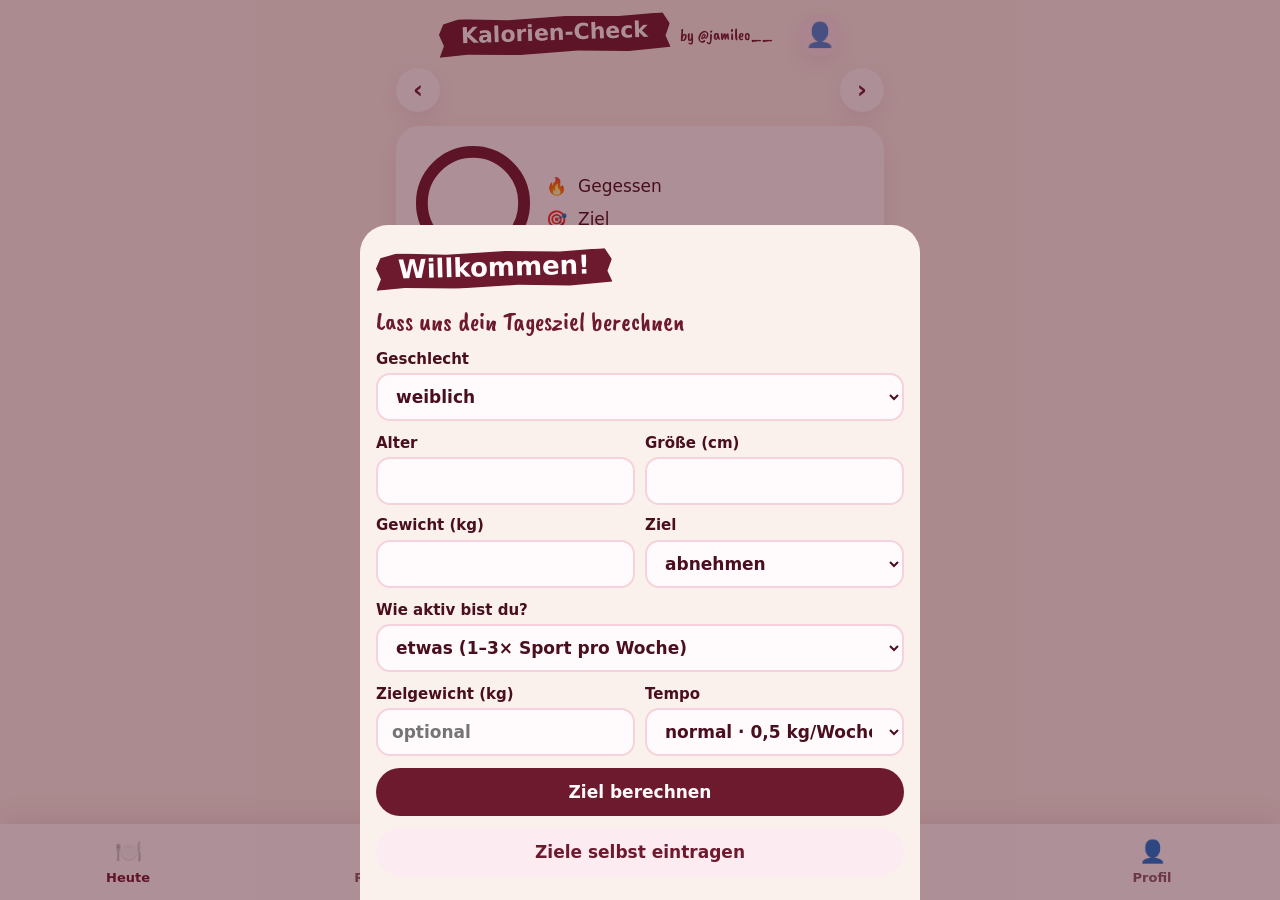
==== index.html @ 0ea49cd8 "Swap post links of Proteinbrot and Asia-Garnelen-Pfanne Co-Authored-By: Claude Opus 5.5 <noreply@ant" ====
<!doctype html>
<html lang="de">
<head>
<meta charset="utf-8">
<meta name="viewport" content="width=device-width, initial-scale=1, viewport-fit=cover">
<title>jamileo Kalorien-Check</title>
<meta name="description" content="Kalorien, Protein und Makros einfach tracken. Mit den Lebensmitteln aus den @jamileo__ Kalorien-Checks.">
<meta name="theme-color" content="#6E1A2E">
<meta name="apple-mobile-web-app-capable" content="yes">
<meta name="apple-mobile-web-app-status-bar-style" content="default">
<meta name="apple-mobile-web-app-title" content="Kalorien-Check">
<link rel="manifest" href="manifest.webmanifest">
<link rel="icon" href="icons/icon-192.png">
<link rel="apple-touch-icon" href="icons/apple-touch-icon.png">
<link rel="stylesheet" href="app.css?v=22">
</head>
<body>

<header class="top">
  <div class="brand">
    <span class="brush dark">Kalorien-Check</span>
    <span class="script handle">by @jamileo__</span>
    <button class="avatar avatar-mini" id="header-avatar" data-view="profile" aria-label="Profil" style="width:42px;height:42px;overflow:hidden;border-radius:50%;flex:none"></button>
  </div>
</header>

<main>
  <!-- Heute -->
  <section id="view-today" class="view">
    <div class="card notice" id="storage-hint" hidden>
      <b id="storage-hint-title"></b>
      <p id="storage-hint-text"></p>
      <div class="btn-row">
        <button class="btn ghost" id="storage-hint-close">Verstanden</button>
      </div>
    </div>
    <div class="daynav">
      <button class="icon-btn" data-day="-1" aria-label="Vorheriger Tag">‹</button>
      <div class="daylabel"><span id="day-name"></span><small id="day-date"></small></div>
      <button class="icon-btn" data-day="1" aria-label="Nächster Tag">›</button>
    </div>
    <div class="card notice refeed" id="refeed-banner" hidden></div>

    <div class="card summary">
      <div class="ring-wrap">
        <svg viewBox="0 0 120 120" class="ring" aria-hidden="true">
          <circle cx="60" cy="60" r="52" class="ring-bg"/>
          <circle cx="60" cy="60" r="52" class="ring-fg" id="ring-fg"/>
        </svg>
        <div class="ring-text">
          <span class="ring-num" id="kcal-left"></span>
          <span class="ring-sub" id="kcal-left-label"></span>
        </div>
      </div>
      <div class="sum-side">
        <div class="sum-row"><span class="emoji">🔥</span><span>Gegessen</span><b id="kcal-eaten"></b></div>
        <div class="sum-row"><span class="emoji">🎯</span><span>Ziel</span><b id="kcal-goal"></b></div>
      </div>
      <div class="avg-deficit" id="avg-deficit"></div>
    </div>

    <div class="card macros" id="macros"></div>

    <div class="card water">
      <div class="water-head">
        <span><span class="emoji">💧</span> Wasser</span>
        <b id="water-text"></b>
      </div>
      <div class="glasses" id="glasses"></div>
    </div>

    <div class="card journal" id="journal"></div>

    <button class="add-line copy" id="copy-day" hidden></button>
    <div id="meals"></div>

    <a class="card insta" href="https://www.instagram.com/jamileo__/" target="_blank" rel="noopener">
      <span class="script">Mehr Kalorien-Checks</span>
      <b>@jamileo__ auf Instagram ›</b>
    </a>
  </section>

  <!-- Trends -->
  <section id="view-week" class="view" hidden>
    <h2 class="brush dark">Trends</h2>
    <div class="seg" id="range-seg">
      <button data-range="7" class="active">7 Tage</button>
      <button data-range="30">30 Tage</button>
      <button data-range="90">90 Tage</button>
    </div>
    <div class="card" id="t-balance"></div>
    <div class="card">
      <h3>Auf einen Blick</h3>
      <p class="muted small">Tippe auf einen Wert, um den Verlauf zu sehen.</p>
      <div class="tiles" id="t-tiles"></div>
    </div>
    <div class="card">
      <h3 id="t-chart-title"></h3>
      <div class="chart" id="t-chart"></div>
      <p class="muted small" id="t-chart-note"></p>
    </div>
    <form class="card form" id="measure-form">
      <h3><span class="emoji">📏</span> Messwerte heute</h3>
      <div class="grid3">
        <label>Gewicht <span><input name="weight" type="number" step="0.1" min="20" max="400" inputmode="decimal"> kg</span></label>
        <label>Taille <span><input name="waist" type="number" step="0.5" min="30" max="250" inputmode="decimal"> cm</span></label>
        <label>Hüfte <span><input name="hip" type="number" step="0.5" min="30" max="250" inputmode="decimal"> cm</span></label>
      </div>
      <button class="btn">Speichern</button>
    </form>
    <div class="card" id="t-times"></div>
    <div class="card" id="t-cycle"></div>
    <div class="card" id="t-share"></div>
  </section>

  <!-- Ideen -->
  <section id="view-ideas" class="view" hidden>
    <h2 class="brush dark">Rezepte</h2>
    <div class="seg" id="recipe-seg">
      <button data-rtab="mine" class="active">Meine Rezepte</button>
      <button data-rtab="ideas">Ideen von jamileo</button>
    </div>
    <div id="mine-pane">
      <input type="search" id="recipe-search" placeholder="Eigene Rezepte durchsuchen …" autocomplete="off">
      <div class="chips" id="recipe-cats"></div>
      <div class="ideas" id="recipe-list"></div>
      <button class="btn" id="recipe-new">+ Neues Rezept</button>
      <details class="card paste-link">
        <summary>Rezept-Link von Freundin einfügen</summary>
        <form class="inline-form" id="paste-form">
          <input id="paste-input" placeholder="Link hier einfügen" autocomplete="off">
          <button class="btn">Übernehmen</button>
        </form>
      </details>
    </div>
    <div id="ideas-pane" hidden>
      <p class="script lead">Nachgekocht? Mit einem Tipp eintragen!</p>
      <div class="ideas" id="ideas-page"></div>
    </div>
    <a class="card insta" href="https://www.instagram.com/jamileo__/" target="_blank" rel="noopener">
      <span class="script">Neue Ideen jede Woche</span>
      <b>@jamileo__ auf Instagram ›</b>
    </a>
  </section>

  <!-- Profil -->
  <section id="view-profile" class="view" hidden>
    <h2 class="brush dark">Profil &amp; Ziele</h2>
    <div class="card me-card">
      <div class="avatar avatar-big" id="profile-avatar" style="width:112px;height:112px;overflow:hidden;border-radius:50%"></div>
      <label class="me-name">Dein Name <input id="profile-name" maxlength="30" placeholder="optional" autocomplete="given-name"></label>
      <div class="btn-row">
        <label class="btn">📷 Foto wählen<input type="file" id="avatar-file" accept="image/*" hidden></label>
        <button type="button" class="btn ghost" id="avatar-emoji-btn">😊 Avatar gestalten</button>
      </div>
      <div class="avatar-maker" id="avatar-maker" hidden>
        <p class="muted small">Emoji</p>
        <div class="emoji-grid" id="emoji-grid"></div>
        <p class="muted small">Farbe</p>
        <div class="color-row" id="color-row"></div>
      </div>
      <button type="button" class="btn danger small-btn" id="avatar-remove" hidden>Bild entfernen</button>
      <p class="muted small">Dein Bild bleibt nur auf diesem Gerät.</p>
    </div>
    </div>
    <form class="card form" id="goals-form">
      <h3>Deine Tagesziele</h3>
      <label>Kalorien <span><input type="number" name="kcal" min="800" max="6000" inputmode="numeric" required> kcal</span></label>
      <label>Protein <span><input type="number" name="p" min="0" max="400" inputmode="numeric" required> g</span></label>
      <label>Kohlenhydrate <span><input type="number" name="kh" min="0" max="800" inputmode="numeric" required> g</span></label>
      <label>Fett <span><input type="number" name="f" min="0" max="300" inputmode="numeric" required> g</span></label>
      <label>Ballaststoffe <span><input type="number" name="fib" min="0" max="100" inputmode="numeric" required> g</span></label>
      <label>Wasser <span><input type="number" name="water" min="0" max="8000" step="250" inputmode="numeric" required> ml</span></label>
      <button class="btn">Ziele speichern</button>
      <button type="button" class="btn ghost" id="recalc">Neu berechnen lassen</button>
      <div id="goal-explain"></div>
    </form>

    <form class="card form" id="settings-form">
      <h3><span class="emoji">⚙️</span> Persönliches</h3>
      <label>Zielgewicht <span><input type="number" name="goalWeight" step="0.1" min="30" max="300" inputmode="decimal" placeholder="optional"> kg</span></label>
      <label>Darstellung
        <select name="theme">
          <option value="auto">Automatisch (wie das Handy)</option>
          <option value="light">Hell</option>
          <option value="dark">Dunkel</option>
        </select>
      </label>
      <label class="check"><input type="checkbox" name="cycle"> Zyklus mittracken</label>
      <p class="muted small">Mit Zyklus-Tracking kannst du deine Periode eintragen. Die App schätzt daraus deine Zyklusphase und zeigt dir nach ein paar Monaten Muster bei Hunger, Energie und Gewicht. Alles bleibt nur auf deinem Gerät. Keine medizinische Auswertung und keine Verhütungsmethode.</p>
      <button class="btn">Speichern</button>
    </form>

    <form class="card form" id="refeed-form">
      <h3><span class="emoji">🍝</span> Refeed Day</h3>
      <p class="muted small">Ein geplanter Tag mit mehr Kalorien, vor allem aus Kohlenhydraten. Viele machen das während einer Diät ein- bis zweimal im Monat, damit das Durchhalten leichter fällt. An diesem Tag hebt die App dein Ziel automatisch an.</p>
      <label class="check"><input type="checkbox" name="on"> Refeed Day einplanen</label>
      <div class="grid2">
        <label>Wochentag
          <select name="weekday">
            <option value="1">Montag</option><option value="2">Dienstag</option><option value="3">Mittwoch</option><option value="4">Donnerstag</option>
            <option value="5">Freitag</option><option value="6" selected>Samstag</option><option value="0">Sonntag</option>
          </select>
        </label>
        <label>Rhythmus
          <select name="every"><option value="1">jede Woche</option><option value="2" selected>alle 2 Wochen</option></select>
        </label>
      </div>
      <label>Extra-Kalorien <span><input type="number" name="extra" min="100" max="1500" step="50" inputmode="numeric"> kcal</span></label>
      <p class="muted small" id="refeed-hint"></p>
      <div class="btn-row">
        <button class="btn">Speichern</button>
        <button type="button" class="btn ghost" id="refeed-ics">Erinnerung in den Kalender</button>
      </div>
    </form>

    <form class="card form" id="reminder-form">
      <h3><span class="emoji">💧</span> Trink-Erinnerung</h3>
      <p class="muted small">Web-Apps dürfen auf dem iPhone keine Erinnerungen von selbst schicken. Deshalb legt die App sie in deinem Kalender an. Dort kannst du sie jederzeit wieder löschen.</p>
      <div class="grid2">
        <label>Von <input type="time" name="from" value="09:00" required></label>
        <label>Bis <input type="time" name="to" value="19:00" required></label>
      </div>
      <label>Alle
        <select name="every"><option value="60">1 Stunde</option><option value="120" selected>2 Stunden</option><option value="180">3 Stunden</option></select>
      </label>
      <button class="btn">Erinnerungen in den Kalender</button>
    </form>

    <div class="card" id="install-card">
      <h3><span class="emoji">📱</span> Als App aufs Handy</h3>
      <p id="install-text">iPhone: In Safari auf „Teilen“ tippen, dann „Zum Home-Bildschirm“.<br>Android: Im Browser-Menü „App installieren“ oder „Zum Startbildschirm hinzufügen“.</p>
      <button class="btn" id="install-btn" hidden>App installieren</button>
    </div>

    <form class="card form" id="feedback-form" hidden>
      <h3><span class="emoji">💌</span> Feedback</h3>
      <p class="muted">Was gefällt dir, was fehlt? Welches Lebensmittel oder welche Idee wünschst du dir? Wir lesen alles!</p>
      <textarea name="message" rows="4" maxlength="2000" required placeholder="Deine Nachricht …"></textarea>
      <button class="btn">Feedback senden</button>
      <p class="muted small">Anonym: Wir sehen nur deine Nachricht, keinen Namen und keine E-Mail-Adresse.</p>
    </form>

    <div class="card">
      <h3><span class="emoji">🗑️</span> Daten löschen</h3>
      <p class="muted">Löscht alle Einträge, Ziele und eigenen Lebensmittel auf diesem Gerät.</p>
      <button class="btn danger" id="reset">Alle Daten löschen</button>
    </div>

    <p class="muted small legal"><a href="datenschutz.html">Datenschutz</a> · <a href="impressum.html">Impressum</a></p>
    <p class="muted small">Alle Nährwerte sind Richtwerte. Die App ersetzt keine ärztliche oder ernährungsfachliche Beratung. Barcode-Daten: Open Food Facts (ODbL).</p>
  </section>
</main>

<nav class="tabs">
  <button data-view="today" class="active"><span class="emoji">🍽️</span>Heute</button>
  <button data-view="ideas"><span class="emoji">📖</span>Rezepte</button>
  <button class="add-fab" id="fab" aria-label="Essen hinzufügen">+</button>
  <button data-view="week"><span class="emoji">📊</span>Trends</button>
  <button data-view="profile"><span class="emoji">👤</span>Profil</button>
</nav>

<!-- Add-food sheet -->
<div class="sheet-backdrop" id="sheet" hidden>
  <div class="sheet" role="dialog" aria-modal="true" aria-labelledby="sheet-title">
    <div class="sheet-head">
      <h2 id="sheet-title" class="brush dark">Hinzufügen</h2>
      <button class="icon-btn" id="sheet-close" aria-label="Schließen">✕</button>
    </div>

    <div class="seg" id="add-tabs">
      <button data-tab="search" class="active">Liste</button>
      <button data-tab="ideas">Rezepte</button>
      <button data-tab="manual">Manuell</button>
      <button data-tab="scan">Scannen</button>
    </div>

    <div class="tab" data-tab="search">
      <input type="search" id="search" placeholder="Lebensmittel suchen …" autocomplete="off">
      <div class="chips" id="cats"></div>
      <div class="list" id="food-list"></div>
      <div id="online"></div>
    </div>

    <div class="tab" data-tab="ideas" hidden>
      <div class="ideas compact" id="ideas-sheet"></div>
    </div>

    <form class="tab form" data-tab="manual" id="manual-form" hidden>
      <label>Name <input name="name" required maxlength="80" placeholder="z. B. Proteinriegel"></label>
      <div class="seg small" id="manual-basis">
        <button type="button" data-basis="100" class="active">pro 100 g</button>
        <button type="button" data-basis="portion">pro Portion</button>
      </div>
      <div class="grid2">
        <label>kcal <input name="kcal" type="number" step="any" min="0" inputmode="decimal" required></label>
        <label>Protein (g) <input name="p" type="number" step="any" min="0" inputmode="decimal" value="0"></label>
        <label>Kohlenhydrate (g) <input name="kh" type="number" step="any" min="0" inputmode="decimal" value="0"></label>
        <label>Fett (g) <input name="f" type="number" step="any" min="0" inputmode="decimal" value="0"></label>
        <label>Ballaststoffe (g) <input name="fib" type="number" step="any" min="0" inputmode="decimal" value="0"></label>
      </div>
      <input type="hidden" name="barcode">
      <label class="check"><input type="checkbox" name="save" checked> In „Eigene“ speichern</label>
      <button class="btn">Weiter</button>
    </form>

    <div class="tab" data-tab="scan" hidden>
      <div class="scan-box">
        <video id="scan-video" playsinline muted></video>
        <div class="scan-frame"></div>
      </div>
      <p class="muted center" id="scan-status">Halte den Barcode der Packung vor die Kamera.</p>
      <button class="btn" id="scan-start">Kamera starten</button>
      <form class="inline-form" id="barcode-form">
        <input id="barcode-input" inputmode="numeric" pattern="[0-9]{6,14}" placeholder="oder Barcode eintippen">
        <button class="btn">Suchen</button>
      </form>
    </div>

    <!-- Amount step, shared by all sources -->
    <form class="tab form" data-tab="amount" id="amount-form" hidden>
      <div class="pick-row">
        <div class="pick">
          <b id="pick-name"></b>
          <small id="pick-base"></small>
        </div>
        <button type="button" class="fav" id="fav-toggle" aria-label="Zu Favoriten hinzufügen">☆</button>
      </div>
      <label>Menge
        <div class="amount-row">
          <input type="number" id="amount" min="0" step="any" inputmode="decimal" required aria-label="Menge">
          <select id="amount-unit" aria-label="Einheit"></select>
        </div>
      </label>
      <div class="chips" id="quick-amounts"></div>
      <div class="grid2">
        <label>Mahlzeit
          <select id="slot"></select>
        </label>
        <label>Uhrzeit
          <input type="time" id="entry-time">
        </label>
      </div>
      <div class="preview" id="pick-preview"></div>
      <button class="btn" id="amount-submit">Hinzufügen</button>
      <button type="button" class="btn danger" id="entry-delete" hidden>Eintrag löschen</button>
    </form>
  </div>
</div>

<!-- First start -->
<div class="sheet-backdrop" id="onboard" hidden>
  <div class="sheet">
    <h2 class="brush dark">Willkommen!</h2>
    <p class="script lead">Lass uns dein Tagesziel berechnen</p>
    <form class="form" id="onboard-form">
      <label>Geschlecht
        <select name="sex"><option value="w">weiblich</option><option value="m">männlich</option><option value="d">divers / keine Angabe</option></select>
      </label>
      <div class="grid2">
        <label>Alter <input name="age" type="number" min="14" max="100" inputmode="numeric" required></label>
        <label>Größe (cm) <input name="height" type="number" min="120" max="230" inputmode="numeric" required></label>
        <label>Gewicht (kg) <input name="weight" type="number" step="0.1" min="35" max="300" inputmode="decimal" required></label>
        <label>Ziel
          <select name="goal"><option value="lose">abnehmen</option><option value="keep">halten</option><option value="gain">zunehmen</option></select>
        </label>
      </div>
      <label>Wie aktiv bist du?
        <select name="activity">
          <option value="1.2">kaum (Büro, wenig Bewegung)</option>
          <option value="1.375" selected>etwas (1–3× Sport pro Woche)</option>
          <option value="1.55">aktiv (3–5× Sport pro Woche)</option>
          <option value="1.725">sehr aktiv (fast täglich Sport)</option>
        </select>
      </label>
      <div class="grid2" id="pace-row">
        <label>Zielgewicht (kg) <input name="goalWeight" type="number" step="0.1" min="35" max="300" inputmode="decimal" placeholder="optional"></label>
        <label>Tempo
          <select name="pace">
            <option value="0.25">gemütlich · 0,25 kg/Woche</option>
            <option value="0.5" selected>normal · 0,5 kg/Woche</option>
            <option value="0.75">zügig · 0,75 kg/Woche</option>
          </select>
        </label>
      </div>
      <div class="preview" id="onboard-preview" hidden></div>
      <div id="onboard-explain" hidden></div>
      <button class="btn">Ziel berechnen</button>
      <button type="button" class="btn ghost" id="onboard-skip">Ziele selbst eintragen</button>
    </form>
  </div>
</div>

<!-- Recipe editor -->
<div class="sheet-backdrop" id="recipe-sheet" hidden>
  <div class="sheet" role="dialog" aria-modal="true" aria-labelledby="recipe-title">
    <div class="sheet-head">
      <h2 id="recipe-title" class="brush dark">Neues Rezept</h2>
      <button class="icon-btn" id="recipe-close" aria-label="Schließen">✕</button>
    </div>
    <form class="form" id="recipe-form">
      <label>Name <input name="title" required maxlength="80" placeholder="z. B. Overnight Oats"></label>
      <div class="grid2">
        <label>Kategorie <select name="cat"></select></label>
        <label>Portionen <input name="portions" type="number" min="1" max="20" step="1" value="1" inputmode="numeric" required></label>
      </div>
      <h3>Zutaten</h3>
      <div id="ing-list"></div>
      <div class="ing-search">
        <input type="search" id="ing-search" placeholder="Zutat hinzufügen …" autocomplete="off">
        <div class="list" id="ing-results"></div>
      </div>
      <label>Zubereitung <textarea name="text" rows="3" maxlength="1500" placeholder="optional"></textarea></label>
      <div class="preview" id="recipe-preview"></div>
      <button class="btn">Rezept speichern</button>
      <button type="button" class="btn danger" id="recipe-delete" hidden>Rezept löschen</button>
    </form>
  </div>
</div>

<div class="toast" id="toast" role="status" aria-live="polite"></div>

<script src="config.js?v=22"></script>
<script src="foods.js?v=22"></script>
<script src="app.js?v=22"></script>
<script src="journal.js?v=22"></script>
<script src="trends.js?v=22"></script>
<script src="recipes.js?v=22"></script>
<script src="share.js?v=22"></script>
<script src="profile.js?v=22"></script>
<script src="feedback.js?v=22"></script>
<script src="main.js?v=22"></script>
</body>
</html>
---- app.css ----
@font-face { font-family: "Baloo 2"; src: url("fonts/Baloo2.ttf"); font-weight: 400 800; font-display: swap; }
@font-face { font-family: "Caveat Brush"; src: url("fonts/CaveatBrush.ttf"); font-display: swap; }

:root {
  color-scheme: light;
  --creme: #FBF1EC;
  --weiss: #FFFBFC;
  --rosa: #F6D3DC;
  --rosa-hell: #FCEBF0;
  --rosa-mittel: #E9A9BA;
  --bordeaux: #6E1A2E;
  --bordeaux-dunkel: #4A0F1E;
  --text: #4A0F1E;
  --muted: #8A5A66;
  --ok: #3F7A4F;
  --warn: #B4472F;
  --shadow: 0 8px 24px rgba(110, 26, 46, .10);
  --radius: 24px;
  --tab-h: 76px;
  --on-accent: #FFFBFC;
  --good-bg: #E4F1E7;
}

* { box-sizing: border-box; }
html, body { margin: 0; overflow-x: hidden; }
body {
  background: var(--creme);
  color: var(--text);
  font-family: "Baloo 2", system-ui, -apple-system, "Segoe UI", sans-serif;
  font-size: 17px;
  line-height: 1.35;
  -webkit-tap-highlight-color: transparent;
  padding-bottom: calc(var(--tab-h) + 24px + env(safe-area-inset-bottom));
}
button, input, select { font: inherit; color: inherit; }
h2, h3 { margin: 0; line-height: 1.1; }
h3 { font-size: 20px; font-weight: 800; margin-bottom: 10px; }
a { color: inherit; }
[hidden] { display: none !important; }

.emoji { font-family: "Apple Color Emoji", "Noto Color Emoji", "Segoe UI Emoji", sans-serif; font-weight: 400; }
.script { font-family: "Caveat Brush", cursive; font-weight: 400; }
.muted { color: var(--muted); }
.small { font-size: 14px; }
.center { text-align: center; }

/* Brush-stroke label, the signature element from the Instagram posts */
.brush {
  display: inline-block;
  font-weight: 800;
  padding: 2px 22px 6px;
  clip-path: polygon(2% 12%, 9% 0, 30% 7%, 55% 1%, 78% 6%, 97% 0, 100% 30%, 98% 62%, 100% 92%, 82% 100%, 60% 94%, 35% 100%, 12% 95%, 0 100%, 2% 70%, 0 40%);
}
.brush.dark { background: var(--bordeaux); color: var(--on-accent); }
h2.brush { font-size: 26px; transform: rotate(-1.5deg); margin: 8px 0 16px; }

.top { padding: calc(14px + env(safe-area-inset-top)) 16px 4px; }
.brand { display: flex; align-items: center; gap: 10px; }
.brand .brush { font-size: 22px; transform: rotate(-2deg); white-space: nowrap; }
.brand .handle { font-size: 17px; color: var(--bordeaux); white-space: nowrap; min-width: 0; overflow: hidden; text-overflow: ellipsis; }

main { max-width: 520px; margin: 0 auto; padding: 8px 16px; }
.view { display: flex; flex-direction: column; gap: 14px; }

.card {
  background: var(--weiss);
  border-radius: var(--radius);
  padding: 18px;
  box-shadow: var(--shadow);
}

.icon-btn {
  width: 44px; height: 44px; border-radius: 50%;
  border: 0; background: var(--weiss); box-shadow: var(--shadow);
  font-size: 24px; font-weight: 800; color: var(--bordeaux); cursor: pointer;
}

.btn {
  display: inline-flex; align-items: center; justify-content: center;
  min-height: 48px; padding: 8px 22px; border-radius: 999px; border: 0;
  background: var(--bordeaux); color: var(--on-accent); font-weight: 800; font-size: 17px; cursor: pointer;
}
.btn.ghost { background: var(--rosa-hell); color: var(--bordeaux); }
.btn.danger { background: transparent; color: var(--warn); }
.btn:active { transform: scale(.97); }
.btn-row { display: flex; gap: 10px; flex-wrap: wrap; margin: 10px 0 4px; }

input, select {
  width: 100%; min-height: 48px; padding: 8px 14px; border-radius: 14px;
  border: 2px solid var(--rosa); background: var(--weiss); font-size: 17px;
}
input:focus, select:focus { outline: none; border-color: var(--bordeaux); }

/* Day navigation */
.daynav { display: flex; align-items: center; justify-content: space-between; }
.daylabel { text-align: center; display: flex; flex-direction: column; }
.daylabel span { font-size: 24px; font-weight: 800; }
.daylabel small { color: var(--muted); font-size: 15px; }

/* Summary ring */
.summary { display: grid; grid-template-columns: auto minmax(0, 1fr); align-items: center; gap: 14px; }
.avg-deficit { grid-column: 1 / -1; border-top: 2px solid var(--rosa-hell); padding-top: 12px; font-size: 15px; }
.avg-deficit:empty { display: none; }
.avg-deficit .row { display: flex; justify-content: space-between; gap: 10px; font-weight: 600; }
.avg-deficit .row b.good { color: var(--ok); }
.avg-deficit .row b.bad { color: var(--warn); }
.avg-deficit p { margin: 8px 0 0; color: var(--muted); }
.entry .t { color: var(--bordeaux); font-weight: 800; }

/* Journal */
.journal { display: flex; flex-direction: column; gap: 12px; }
.journal .meal-head { margin: 0; }
.j-row { display: grid; grid-template-columns: 1fr; gap: 4px; }
.j-label { font-weight: 700; }
.j-scale { display: grid; grid-template-columns: repeat(5, 1fr); gap: 6px; }
.j-dot { min-height: 44px; border: 0; border-radius: 12px; background: var(--rosa-hell); color: var(--bordeaux); font-weight: 800; cursor: pointer; }
.j-dot.on { background: var(--bordeaux); color: var(--on-accent); }
.j-ends { display: flex; justify-content: space-between; color: var(--muted); }
.j-choice { display: flex; gap: 8px; flex-wrap: wrap; }
.j-choice .chip, .j-cycle .chip { box-shadow: none; background: var(--rosa-hell); }
.j-choice .chip.active, .j-cycle .chip.active { background: var(--bordeaux); color: var(--on-accent); }
.j-cycle { display: flex; flex-direction: column; gap: 6px; align-items: flex-start; border-top: 2px solid var(--rosa-hell); padding-top: 10px; }
.ring-wrap { position: relative; width: 118px; height: 118px; flex: none; }
.ring { width: 100%; height: 100%; transform: rotate(-90deg); }
.ring circle { fill: none; stroke-width: 12; }
.ring-bg { stroke: var(--rosa-hell); }
.ring-fg { stroke: var(--bordeaux); stroke-linecap: round; transition: stroke-dashoffset .5s ease; }
.ring-fg.over { stroke: var(--warn); }
.ring-text { position: absolute; inset: 0; display: flex; flex-direction: column; align-items: center; justify-content: center; }
.ring-num { font-size: 30px; font-weight: 800; line-height: 1; }
.ring-sub { font-size: 14px; color: var(--muted); }
.sum-side { flex: 1; display: flex; flex-direction: column; gap: 10px; }
.sum-row { display: grid; grid-template-columns: 26px 1fr auto; align-items: center; gap: 6px; }
.sum-row b { font-size: 18px; white-space: nowrap; }

/* Macro bars */
.macros { display: grid; gap: 12px; }
.macro-top { display: flex; justify-content: space-between; font-weight: 600; }
.macro-top b { font-weight: 800; }
.bar { height: 12px; border-radius: 6px; background: var(--rosa-hell); overflow: hidden; margin-top: 4px; }
.bar i { display: block; height: 100%; border-radius: 6px; background: linear-gradient(90deg, var(--rosa-mittel), var(--bordeaux)); transition: width .5s ease; }
.bar i.over { background: var(--warn); }

/* Water */
.water-head { display: flex; justify-content: space-between; font-weight: 700; margin-bottom: 10px; }
.glasses { display: flex; flex-wrap: wrap; gap: 8px; }
.glass {
  width: 44px; height: 52px; border: 0; cursor: pointer; padding: 0;
  border-radius: 6px 6px 14px 14px; background: var(--rosa-hell);
  position: relative; overflow: hidden;
}
.glass::after { content: ""; position: absolute; left: 0; right: 0; bottom: 0; height: 0; background: #7FB7D9; transition: height .3s ease; }
.glass.full::after { height: 78%; }

/* Meals */
.meal-head { display: flex; justify-content: space-between; align-items: center; margin-bottom: 6px; }
.meal-head h3 { margin: 0; }
.meal-head small { color: var(--muted); font-weight: 600; }
.entry {
  display: grid; grid-template-columns: 1fr auto; gap: 2px 10px; width: 100%;
  padding: 10px 0; border: 0; border-top: 2px solid var(--rosa-hell); background: none; text-align: left; cursor: pointer;
}
.entry .n { font-weight: 700; }
.entry .k { font-weight: 800; text-align: right; }
.entry .d { grid-column: 1 / -1; font-size: 14px; color: var(--muted); }
.add-line { margin-top: 8px; width: 100%; min-height: 44px; border: 2px dashed var(--rosa-mittel); border-radius: 14px; background: none; color: var(--bordeaux); font-weight: 700; cursor: pointer; }
.empty { color: var(--muted); font-size: 15px; margin: 4px 0 0; }

.notice { background: var(--rosa); }
.legal a { color: var(--bordeaux); font-weight: 700; }
.notice p { margin: 6px 0 0; }
.insta { display: flex; flex-direction: column; align-items: center; text-decoration: none; background: var(--rosa); text-align: center; }
.insta .script { font-size: 26px; }

/* Tabs */
.tabs {
  position: fixed; left: 0; right: 0; bottom: 0; z-index: 10;
  display: grid; grid-template-columns: repeat(5, 1fr); align-items: center;
  height: calc(var(--tab-h) + env(safe-area-inset-bottom)); padding-bottom: env(safe-area-inset-bottom);
  background: var(--weiss); box-shadow: 0 -6px 24px rgba(110, 26, 46, .10);
}
.tabs button { border: 0; background: none; display: flex; flex-direction: column; align-items: center; gap: 2px; font-weight: 700; font-size: 14px; color: var(--muted); cursor: pointer; padding: 6px 0; }
.tabs button .emoji { font-size: 22px; }
.tabs button.active { color: var(--bordeaux); }
.tabs .add-fab {
  justify-self: center; width: 64px; height: 64px; border-radius: 50%; margin-top: -26px;
  background: var(--bordeaux); color: var(--on-accent); font-size: 38px; font-weight: 600; line-height: 1;
  box-shadow: 0 10px 24px rgba(110, 26, 46, .35);
}
.tabs button[data-view="today"] { order: -2; }
.tabs button[data-view="ideas"] { order: -1; }
.tabs button { font-size: 13px; }

/* Ideas */
.ideas { display: grid; gap: 14px; }
.idea { padding: 0; overflow: hidden; }
.idea img { display: block; width: 100%; aspect-ratio: 4 / 3; object-fit: cover; background: var(--rosa-hell); }
.idea-body { padding: 14px 18px 18px; display: flex; flex-direction: column; gap: 8px; }
.idea-body h3 { margin: 0; font-size: 22px; }
.idea-body p { margin: 0; }
.idea-macros { font-weight: 700; }
.idea details { font-size: 15px; }
.idea summary { font-weight: 700; color: var(--bordeaux); cursor: pointer; }
.idea ul { margin: 6px 0 0; padding-left: 20px; color: var(--muted); }
.ideas.compact .idea { display: grid; grid-template-columns: 110px 1fr; }
.ideas.compact .idea img { height: 100%; aspect-ratio: auto; }
.ideas.compact .idea-body { padding: 12px 14px; gap: 6px; }
.ideas.compact .idea-body h3 { font-size: 18px; }
.ideas.compact .btn { min-height: 40px; font-size: 15px; padding: 6px 14px; }
textarea { width: 100%; padding: 10px 14px; border-radius: 14px; border: 2px solid var(--rosa); background: var(--weiss); font: inherit; font-size: 17px; resize: vertical; }
textarea:focus { outline: none; border-color: var(--bordeaux); }

/* Sheets */
.sheet-backdrop { position: fixed; inset: 0; z-index: 20; background: rgba(74, 15, 30, .45); display: flex; align-items: flex-end; justify-content: center; }
.sheet {
  width: 100%; max-width: 560px; max-height: 92vh; overflow-y: auto;
  background: var(--creme); border-radius: 28px 28px 0 0;
  padding: 18px 16px calc(24px + env(safe-area-inset-bottom));
  animation: up .25s ease;
}
@keyframes up { from { transform: translateY(40px); opacity: 0; } }
.sheet-head { display: flex; justify-content: space-between; align-items: center; }
.lead { font-size: 26px; color: var(--bordeaux); margin: 0 0 10px; }

.seg { display: grid; grid-auto-flow: column; grid-auto-columns: 1fr; gap: 4px; background: var(--rosa-hell); padding: 4px; border-radius: 999px; margin-bottom: 14px; }
.seg button { border: 0; background: none; min-height: 40px; border-radius: 999px; font-weight: 700; color: var(--bordeaux); cursor: pointer; font-size: 15px; }
.seg button.active { background: var(--bordeaux); color: var(--on-accent); }
.seg.small { margin: 4px 0; }

.chips { display: flex; gap: 8px; overflow-x: auto; padding: 10px 0; scrollbar-width: none; }
.chip { flex: none; border: 0; border-radius: 999px; padding: 6px 14px; min-height: 44px; background: var(--weiss); color: var(--bordeaux); font-weight: 700; font-size: 15px; box-shadow: var(--shadow); cursor: pointer; }
#quick-amounts { flex-wrap: wrap; overflow: visible; }
.chip.active { background: var(--bordeaux); color: var(--on-accent); }

.list { display: flex; flex-direction: column; gap: 8px; }
.food {
  display: grid; grid-template-columns: 1fr auto; gap: 2px 10px; align-items: center;
  padding: 12px 14px; border: 0; border-radius: 16px; background: var(--weiss); box-shadow: var(--shadow); text-align: left; cursor: pointer;
}
.food .n { font-weight: 700; }
.food .k { font-weight: 800; white-space: nowrap; }
.food .d { grid-column: 1 / -1; font-size: 14px; color: var(--muted); }

.plan { margin-bottom: 12px; }
#online { margin-top: 12px; }
.online-head { margin: 18px 0 10px; }
.plan p { margin: 4px 0 10px; }

.form { display: flex; flex-direction: column; gap: 12px; }
.form label { display: flex; flex-direction: column; gap: 4px; font-weight: 700; font-size: 15px; }
.form label > span { display: flex; align-items: center; gap: 8px; font-weight: 600; }
.form label > span input { flex: 1; }
.form label.check { flex-direction: row; align-items: center; gap: 10px; }
.form label.check input { width: 22px; min-height: 22px; accent-color: var(--bordeaux); }
#goals-form label { flex-direction: row; justify-content: space-between; align-items: center; }
#goals-form label > span { width: 60%; }
.grid2 { display: grid; grid-template-columns: 1fr 1fr; gap: 10px; }

.inline-form { display: flex; gap: 8px; align-items: center; margin: 10px 0; }
.inline-form input { flex: 1; }

.pick { display: flex; flex-direction: column; }
.amount-row { display: grid; grid-template-columns: 1fr 1.4fr; gap: 8px; }
.amount-row select:disabled { opacity: 1; background: var(--rosa-hell); }
.pick b { font-size: 22px; }
.pick small { color: var(--muted); }
.preview { display: grid; grid-template-columns: repeat(4, 1fr); gap: 6px; background: var(--weiss); border-radius: 18px; padding: 12px; box-shadow: var(--shadow); text-align: center; }
.preview div { display: flex; flex-direction: column; }
.preview b { font-size: 20px; }
.preview small { color: var(--muted); font-size: 13px; }

/* Scanner */
.scan-box { position: relative; aspect-ratio: 4 / 3; border-radius: 20px; overflow: hidden; background: var(--bordeaux-dunkel); }
.scan-box video { width: 100%; height: 100%; object-fit: cover; }
.scan-frame { position: absolute; left: 12%; right: 12%; top: 32%; bottom: 32%; border: 3px solid var(--rosa); border-radius: 14px; box-shadow: 0 0 0 999px rgba(0, 0, 0, .25); }

/* Charts */
.chart svg { width: 100%; height: auto; display: block; }
.chart text { font-family: "Baloo 2", system-ui, sans-serif; fill: var(--muted); font-size: 12px; }

.toast {
  position: fixed; left: 50%; top: calc(12px + env(safe-area-inset-top)); z-index: 30;
  transform: translateX(-50%) translateY(-20px); opacity: 0; pointer-events: none;
  background: var(--bordeaux); color: var(--on-accent); padding: 10px 20px; border-radius: 18px; font-weight: 700;
  transition: opacity .2s, transform .2s; max-width: calc(100% - 32px); text-align: center;
}
.toast.show { opacity: 1; transform: translateX(-50%) translateY(0); }

@media (min-width: 700px) {
  .brand { justify-content: center; }
}

/* Trends */
.grid3 { display: grid; grid-template-columns: repeat(3, 1fr); gap: 8px; }
.grid3 label > span { flex-direction: column; align-items: stretch; gap: 2px; }
.big-stat { display: flex; flex-direction: column; margin: 4px 0 12px; }
.big-stat b { font-size: 34px; line-height: 1.1; }
.big-stat.good b { color: var(--ok); }
.big-stat.bad b { color: var(--warn); }
.stat-row { display: grid; grid-template-columns: repeat(3, 1fr); gap: 8px; text-align: center; background: var(--rosa-hell); border-radius: 16px; padding: 10px 6px; margin: 8px 0; }
.stat-row div { display: flex; flex-direction: column; }
.stat-row b { font-size: 20px; }
.stat-row small { color: var(--muted); font-size: 12px; line-height: 1.2; }
.tiles { display: grid; grid-template-columns: 1fr 1fr; gap: 8px; }
.tile { display: flex; flex-direction: column; align-items: flex-start; text-align: left; gap: 1px; border: 2px solid var(--rosa-hell); background: var(--weiss); border-radius: 16px; padding: 10px 12px; cursor: pointer; color: var(--text); }
.tile.active { border-color: var(--bordeaux); background: var(--rosa-hell); }
.tile small { color: var(--muted); font-weight: 700; }
.tile b { font-size: 20px; }
.tile b em { font-style: normal; font-size: 13px; color: var(--muted); }
.tile span { font-size: 12px; color: var(--muted); }
.tile .trend { color: var(--bordeaux); font-weight: 800; }
.nut { margin: 8px 0; }
.nut-top { display: flex; justify-content: space-between; gap: 8px; font-weight: 600; font-size: 15px; }
.nut-top small { color: var(--muted); font-weight: 500; }
.bar i.full { background: var(--ok); }
.bar i.low { background: linear-gradient(90deg, var(--rosa-mittel), var(--warn)); }
.hint { background: var(--rosa-hell); border-radius: 14px; padding: 10px 12px; margin: 10px 0 0; font-size: 15px; }
.hint.good { background: var(--good-bg); }
h4 { margin: 14px 0 4px; font-size: 17px; }
.gap { border-left: 4px solid var(--warn); padding: 4px 0 4px 10px; margin: 8px 0; font-size: 15px; }
.gap span { color: var(--muted); }
.table-wrap { overflow-x: auto; }
.cycle-table { width: 100%; border-collapse: collapse; font-size: 13px; text-align: center; }
.cycle-table th, .cycle-table td { padding: 6px 4px; border-bottom: 1px solid var(--rosa-hell); }
.cycle-table thead th { font-size: 12px; color: var(--muted); }
.cycle-table tbody th { text-align: left; font-weight: 700; }

/* Recipes */
.recipe .idea-body { gap: 6px; }
.tag-cat { align-self: flex-start; background: var(--rosa-hell); color: var(--bordeaux); font-weight: 700; font-size: 13px; padding: 2px 10px; border-radius: 999px; }
.recipe .btn-row { margin: 4px 0 0; }
.recipe .btn-row .btn { flex: 1; min-height: 42px; padding: 6px 12px; font-size: 15px; }
.ideas.compact .recipe { display: block; }
#recipe-search { margin-top: 2px; }
#recipe-new { width: 100%; margin-top: 4px; }
.empty-state p { margin: 6px 0 0; }
.paste-link summary { font-weight: 700; color: var(--bordeaux); cursor: pointer; }
.ing { display: grid; grid-template-columns: 1fr 84px 26px 44px; gap: 6px; align-items: center; padding: 6px 0; border-bottom: 2px solid var(--rosa-hell); }
.ing-name { font-weight: 700; font-size: 15px; }
.ing input { min-height: 40px; padding: 4px 8px; }
.ing-unit { color: var(--muted); font-weight: 700; }
.icon-btn.small { width: 44px; height: 44px; font-size: 16px; box-shadow: none; background: var(--rosa-hell); }
.ing-search { display: flex; flex-direction: column; gap: 6px; }
.span4 { grid-column: 1 / -1; margin: 0; }

/* Sharing */
#share-week { width: 100%; margin-top: 4px; }
.challenge { border-top: 2px solid var(--rosa-hell); padding-top: 8px; margin-top: 8px; }
.challenge p { margin: 4px 0 0; }
.challenge .btn-row { margin: 6px 0 0; }
.small-btn { min-height: 44px; padding: 4px 14px; font-size: 14px; }
.challenge-form { margin-top: 12px; }

/* Favorites & copy */
.pick-row { display: flex; align-items: flex-start; justify-content: space-between; gap: 10px; }
.fav { flex: none; width: 48px; height: 48px; border-radius: 50%; border: 0; background: var(--weiss); box-shadow: var(--shadow); font-size: 26px; color: var(--bordeaux); cursor: pointer; }
.fav.on { background: var(--bordeaux); color: #FFD45C; }
.list-head { margin: 10px 0 2px; font-size: 16px; color: var(--muted); }
.add-line.copy { border-style: solid; border-color: var(--rosa); background: var(--rosa-hell); }
#copy-day { min-height: 48px; }
.hitrate { display: grid; grid-template-columns: 1fr auto; gap: 4px 8px; margin: 10px 0; font-size: 15px; }
.hitrate .bar { grid-column: 1 / -1; margin: 0; }
.explain { margin: 4px 0 0; padding-left: 18px; font-size: 15px; line-height: 1.45; }
.explain li { margin: 3px 0; }
#goal-explain summary { font-weight: 700; color: var(--bordeaux); cursor: pointer; }

/* Dark mode: follows the system unless chosen in the profile */
@media (prefers-color-scheme: dark) {
  :root:not([data-theme="light"]) {
  color-scheme: dark;
  --creme: #1C1114;
  --weiss: #2A1A1F;
  --rosa: #4A2630;
  --rosa-hell: #3A2228;
  --rosa-mittel: #8C4A5E;
  --bordeaux: #C04F74;
  --bordeaux-dunkel: #F3DDE3;
  --text: #F6E6EA;
  --muted: #C9A3AD;
  --ok: #6FBF82;
  --warn: #E2775C;
  --good-bg: #233A2B;
  --shadow: 0 8px 24px rgba(0, 0, 0, .35);
  }
}
:root[data-theme="dark"] {
  color-scheme: dark;
  --creme: #1C1114;
  --weiss: #2A1A1F;
  --rosa: #4A2630;
  --rosa-hell: #3A2228;
  --rosa-mittel: #8C4A5E;
  --bordeaux: #C04F74;
  --bordeaux-dunkel: #F3DDE3;
  --text: #F6E6EA;
  --muted: #C9A3AD;
  --ok: #6FBF82;
  --warn: #E2775C;
  --good-bg: #233A2B;
  --shadow: 0 8px 24px rgba(0, 0, 0, .35);
}
/* Chart colors are SVG attributes; map them to the theme */
.chart [fill="#6E1A2E"] { fill: var(--bordeaux); }
.chart [stroke="#6E1A2E"] { stroke: var(--bordeaux); }
.chart [fill="#E9A9BA"] { fill: var(--rosa-mittel); }
.chart [fill="#FCEBF0"] { fill: var(--rosa-hell); }
.chart [fill="#B4472F"] { fill: var(--warn); }

@keyframes slideL { from { transform: translateX(30px); opacity: .4; } }
@keyframes slideR { from { transform: translateX(-30px); opacity: .4; } }
.daynav.slide-l { animation: slideL .25s ease; }
.daynav.slide-r { animation: slideR .25s ease; }
.notice.refeed { background: #FFE9C7; color: #4A2A0F; }
.notice.refeed p { margin: 4px 0 8px; }
@media (prefers-color-scheme: dark) { :root:not([data-theme="light"]) .notice.refeed { background: #4A3417; color: #FBE7C8; } }
:root[data-theme="dark"] .notice.refeed { background: #4A3417; color: #FBE7C8; }

/* Avatar */
.avatar { border-radius: 50%; overflow: hidden; padding: 0; border: 0; background: var(--rosa); display: flex; align-items: center; justify-content: center; flex: none; }
.avatar img { width: 100%; height: 100%; object-fit: cover; display: block; }
.avatar .emoji, .avatar .initials { width: 100%; height: 100%; display: flex; align-items: center; justify-content: center; }
.avatar .initials { background: var(--bordeaux); color: var(--on-accent); font-weight: 800; }
.avatar .neutral { background: var(--rosa-hell); opacity: .8; }
.avatar-mini { width: 42px; height: 42px; margin-left: auto; font-size: 24px; cursor: pointer; box-shadow: var(--shadow); }
.avatar-mini .initials { font-size: 17px; }
.avatar-big { width: 112px; height: 112px; font-size: 60px; margin: 0 auto; box-shadow: var(--shadow); }
.avatar-big .initials { font-size: 40px; }
.me-card { display: flex; flex-direction: column; gap: 12px; }
.me-card .btn-row { justify-content: center; margin: 0; }
.me-card > p { text-align: center; margin: 0; }
.me-name { display: flex; flex-direction: column; gap: 4px; font-weight: 700; font-size: 15px; }
.emoji-grid { display: grid; grid-template-columns: repeat(auto-fill, minmax(44px, 1fr)); gap: 6px; }
.emoji-pick { aspect-ratio: 1; border: 2px solid transparent; border-radius: 12px; background: var(--rosa-hell); font-size: 22px; cursor: pointer; min-height: 44px; }
.emoji-pick.on { border-color: var(--bordeaux); }
.color-row { display: flex; gap: 8px; flex-wrap: wrap; }
.color-pick { width: 44px; height: 44px; border-radius: 50%; border: 3px solid var(--weiss); box-shadow: 0 0 0 2px var(--rosa); cursor: pointer; }
.color-pick.on { box-shadow: 0 0 0 3px var(--bordeaux); }
.avatar-maker p { margin: 0; }
@media (min-width: 700px) { .avatar-mini { margin-left: 16px; } }
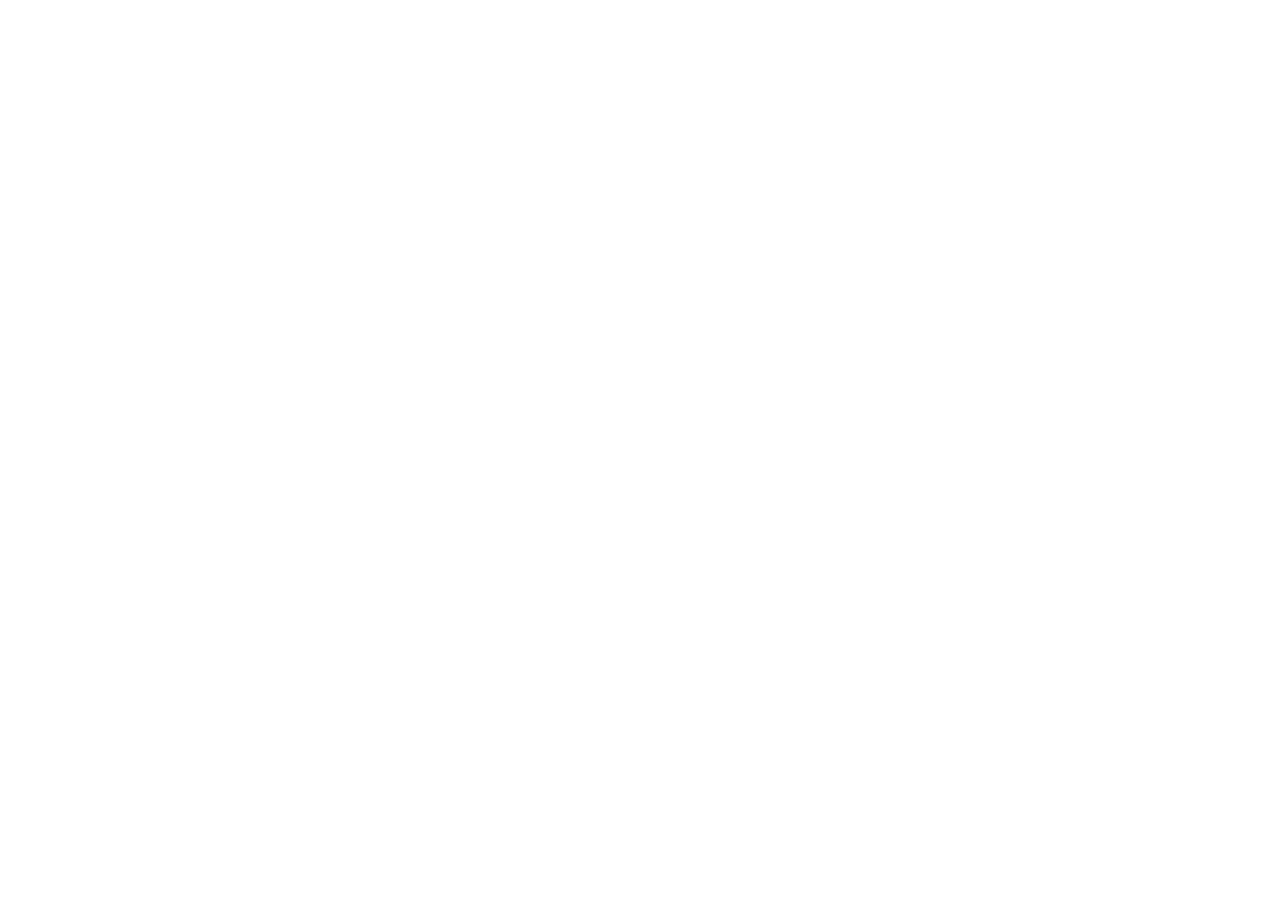
==== commit 761ff4d3: "Umzug nach app.jamileo.com: alte Adresse übergibt die Daten und leitet weiter Co-Authored-By: Claude" ====
--- a/index.html
+++ b/index.html
@@ -2,433 +2,46 @@
 <html lang="de">
 <head>
 <meta charset="utf-8">
-<meta name="viewport" content="width=device-width, initial-scale=1, viewport-fit=cover">
-<title>jamileo Kalorien-Check</title>
-<meta name="description" content="Kalorien, Protein und Makros einfach tracken. Mit den Lebensmitteln aus den @jamileo__ Kalorien-Checks.">
+<meta name="viewport" content="width=device-width, initial-scale=1">
+<title>Kalorien-Check ist umgezogen</title>
 <meta name="theme-color" content="#6E1A2E">
-<meta name="apple-mobile-web-app-capable" content="yes">
-<meta name="apple-mobile-web-app-status-bar-style" content="default">
-<meta name="apple-mobile-web-app-title" content="Kalorien-Check">
-<link rel="manifest" href="manifest.webmanifest">
-<link rel="icon" href="icons/icon-192.png">
-<link rel="apple-touch-icon" href="icons/apple-touch-icon.png">
-<link rel="stylesheet" href="app.css?v=22">
+<style>
+  body { margin: 0; min-height: 100vh; display: flex; align-items: center; justify-content: center; background: #FBF1EC; color: #6E1A2E; font: 600 18px/1.5 system-ui, sans-serif; text-align: center; padding: 24px; box-sizing: border-box; }
+  a { color: #6E1A2E; }
+</style>
 </head>
 <body>
+<p id="msg">Die App ist umgezogen – einen Moment, deine Daten kommen mit …</p>
+<script>
+// The app moved to its own domain. Data in the browser belongs to the old address,
+// so it is packed into the link (after #, never sent to any server) and unpacked there.
+const NEW = "https://app.jamileo.com/";
+const PREFIX = "jamileo-kalorien-check";
 
-<header class="top">
-  <div class="brand">
-    <span class="brush dark">Kalorien-Check</span>
-    <span class="script handle">by @jamileo__</span>
-    <button class="avatar avatar-mini" id="header-avatar" data-view="profile" aria-label="Profil" style="width:42px;height:42px;overflow:hidden;border-radius:50%;flex:none"></button>
-  </div>
-</header>
+async function pack(obj) {
+  const gz = new Blob([JSON.stringify(obj)]).stream().pipeThrough(new CompressionStream("gzip"));
+  const bytes = new Uint8Array(await new Response(gz).arrayBuffer());
+  let bin = "";
+  for (let i = 0; i < bytes.length; i += 0x8000) bin += String.fromCharCode(...bytes.subarray(i, i + 0x8000));
+  return btoa(bin).replace(/\+/g, "-").replace(/\//g, "_").replace(/=+$/, "");
+}
 
-<main>
-  <!-- Heute -->
-  <section id="view-today" class="view">
-    <div class="card notice" id="storage-hint" hidden>
-      <b id="storage-hint-title"></b>
-      <p id="storage-hint-text"></p>
-      <div class="btn-row">
-        <button class="btn ghost" id="storage-hint-close">Verstanden</button>
-      </div>
-    </div>
-    <div class="daynav">
-      <button class="icon-btn" data-day="-1" aria-label="Vorheriger Tag">‹</button>
-      <div class="daylabel"><span id="day-name"></span><small id="day-date"></small></div>
-      <button class="icon-btn" data-day="1" aria-label="Nächster Tag">›</button>
-    </div>
-    <div class="card notice refeed" id="refeed-banner" hidden></div>
-
-    <div class="card summary">
-      <div class="ring-wrap">
-        <svg viewBox="0 0 120 120" class="ring" aria-hidden="true">
-          <circle cx="60" cy="60" r="52" class="ring-bg"/>
-          <circle cx="60" cy="60" r="52" class="ring-fg" id="ring-fg"/>
-        </svg>
-        <div class="ring-text">
-          <span class="ring-num" id="kcal-left"></span>
-          <span class="ring-sub" id="kcal-left-label"></span>
-        </div>
-      </div>
-      <div class="sum-side">
-        <div class="sum-row"><span class="emoji">🔥</span><span>Gegessen</span><b id="kcal-eaten"></b></div>
-        <div class="sum-row"><span class="emoji">🎯</span><span>Ziel</span><b id="kcal-goal"></b></div>
-      </div>
-      <div class="avg-deficit" id="avg-deficit"></div>
-    </div>
-
-    <div class="card macros" id="macros"></div>
-
-    <div class="card water">
-      <div class="water-head">
-        <span><span class="emoji">💧</span> Wasser</span>
-        <b id="water-text"></b>
-      </div>
-      <div class="glasses" id="glasses"></div>
-    </div>
-
-    <div class="card journal" id="journal"></div>
-
-    <button class="add-line copy" id="copy-day" hidden></button>
-    <div id="meals"></div>
-
-    <a class="card insta" href="https://www.instagram.com/jamileo__/" target="_blank" rel="noopener">
-      <span class="script">Mehr Kalorien-Checks</span>
-      <b>@jamileo__ auf Instagram ›</b>
-    </a>
-  </section>
-
-  <!-- Trends -->
-  <section id="view-week" class="view" hidden>
-    <h2 class="brush dark">Trends</h2>
-    <div class="seg" id="range-seg">
-      <button data-range="7" class="active">7 Tage</button>
-      <button data-range="30">30 Tage</button>
-      <button data-range="90">90 Tage</button>
-    </div>
-    <div class="card" id="t-balance"></div>
-    <div class="card">
-      <h3>Auf einen Blick</h3>
-      <p class="muted small">Tippe auf einen Wert, um den Verlauf zu sehen.</p>
-      <div class="tiles" id="t-tiles"></div>
-    </div>
-    <div class="card">
-      <h3 id="t-chart-title"></h3>
-      <div class="chart" id="t-chart"></div>
-      <p class="muted small" id="t-chart-note"></p>
-    </div>
-    <form class="card form" id="measure-form">
-      <h3><span class="emoji">📏</span> Messwerte heute</h3>
-      <div class="grid3">
-        <label>Gewicht <span><input name="weight" type="number" step="0.1" min="20" max="400" inputmode="decimal"> kg</span></label>
-        <label>Taille <span><input name="waist" type="number" step="0.5" min="30" max="250" inputmode="decimal"> cm</span></label>
-        <label>Hüfte <span><input name="hip" type="number" step="0.5" min="30" max="250" inputmode="decimal"> cm</span></label>
-      </div>
-      <button class="btn">Speichern</button>
-    </form>
-    <div class="card" id="t-times"></div>
-    <div class="card" id="t-cycle"></div>
-    <div class="card" id="t-share"></div>
-  </section>
-
-  <!-- Ideen -->
-  <section id="view-ideas" class="view" hidden>
-    <h2 class="brush dark">Rezepte</h2>
-    <div class="seg" id="recipe-seg">
-      <button data-rtab="mine" class="active">Meine Rezepte</button>
-      <button data-rtab="ideas">Ideen von jamileo</button>
-    </div>
-    <div id="mine-pane">
-      <input type="search" id="recipe-search" placeholder="Eigene Rezepte durchsuchen …" autocomplete="off">
-      <div class="chips" id="recipe-cats"></div>
-      <div class="ideas" id="recipe-list"></div>
-      <button class="btn" id="recipe-new">+ Neues Rezept</button>
-      <details class="card paste-link">
-        <summary>Rezept-Link von Freundin einfügen</summary>
-        <form class="inline-form" id="paste-form">
-          <input id="paste-input" placeholder="Link hier einfügen" autocomplete="off">
-          <button class="btn">Übernehmen</button>
-        </form>
-      </details>
-    </div>
-    <div id="ideas-pane" hidden>
-      <p class="script lead">Nachgekocht? Mit einem Tipp eintragen!</p>
-      <div class="ideas" id="ideas-page"></div>
-    </div>
-    <a class="card insta" href="https://www.instagram.com/jamileo__/" target="_blank" rel="noopener">
-      <span class="script">Neue Ideen jede Woche</span>
-      <b>@jamileo__ auf Instagram ›</b>
-    </a>
-  </section>
-
-  <!-- Profil -->
-  <section id="view-profile" class="view" hidden>
-    <h2 class="brush dark">Profil &amp; Ziele</h2>
-    <div class="card me-card">
-      <div class="avatar avatar-big" id="profile-avatar" style="width:112px;height:112px;overflow:hidden;border-radius:50%"></div>
-      <label class="me-name">Dein Name <input id="profile-name" maxlength="30" placeholder="optional" autocomplete="given-name"></label>
-      <div class="btn-row">
-        <label class="btn">📷 Foto wählen<input type="file" id="avatar-file" accept="image/*" hidden></label>
-        <button type="button" class="btn ghost" id="avatar-emoji-btn">😊 Avatar gestalten</button>
-      </div>
-      <div class="avatar-maker" id="avatar-maker" hidden>
-        <p class="muted small">Emoji</p>
-        <div class="emoji-grid" id="emoji-grid"></div>
-        <p class="muted small">Farbe</p>
-        <div class="color-row" id="color-row"></div>
-      </div>
-      <button type="button" class="btn danger small-btn" id="avatar-remove" hidden>Bild entfernen</button>
-      <p class="muted small">Dein Bild bleibt nur auf diesem Gerät.</p>
-    </div>
-    </div>
-    <form class="card form" id="goals-form">
-      <h3>Deine Tagesziele</h3>
-      <label>Kalorien <span><input type="number" name="kcal" min="800" max="6000" inputmode="numeric" required> kcal</span></label>
-      <label>Protein <span><input type="number" name="p" min="0" max="400" inputmode="numeric" required> g</span></label>
-      <label>Kohlenhydrate <span><input type="number" name="kh" min="0" max="800" inputmode="numeric" required> g</span></label>
-      <label>Fett <span><input type="number" name="f" min="0" max="300" inputmode="numeric" required> g</span></label>
-      <label>Ballaststoffe <span><input type="number" name="fib" min="0" max="100" inputmode="numeric" required> g</span></label>
-      <label>Wasser <span><input type="number" name="water" min="0" max="8000" step="250" inputmode="numeric" required> ml</span></label>
-      <button class="btn">Ziele speichern</button>
-      <button type="button" class="btn ghost" id="recalc">Neu berechnen lassen</button>
-      <div id="goal-explain"></div>
-    </form>
-
-    <form class="card form" id="settings-form">
-      <h3><span class="emoji">⚙️</span> Persönliches</h3>
-      <label>Zielgewicht <span><input type="number" name="goalWeight" step="0.1" min="30" max="300" inputmode="decimal" placeholder="optional"> kg</span></label>
-      <label>Darstellung
-        <select name="theme">
-          <option value="auto">Automatisch (wie das Handy)</option>
-          <option value="light">Hell</option>
-          <option value="dark">Dunkel</option>
-        </select>
-      </label>
-      <label class="check"><input type="checkbox" name="cycle"> Zyklus mittracken</label>
-      <p class="muted small">Mit Zyklus-Tracking kannst du deine Periode eintragen. Die App schätzt daraus deine Zyklusphase und zeigt dir nach ein paar Monaten Muster bei Hunger, Energie und Gewicht. Alles bleibt nur auf deinem Gerät. Keine medizinische Auswertung und keine Verhütungsmethode.</p>
-      <button class="btn">Speichern</button>
-    </form>
-
-    <form class="card form" id="refeed-form">
-      <h3><span class="emoji">🍝</span> Refeed Day</h3>
-      <p class="muted small">Ein geplanter Tag mit mehr Kalorien, vor allem aus Kohlenhydraten. Viele machen das während einer Diät ein- bis zweimal im Monat, damit das Durchhalten leichter fällt. An diesem Tag hebt die App dein Ziel automatisch an.</p>
-      <label class="check"><input type="checkbox" name="on"> Refeed Day einplanen</label>
-      <div class="grid2">
-        <label>Wochentag
-          <select name="weekday">
-            <option value="1">Montag</option><option value="2">Dienstag</option><option value="3">Mittwoch</option><option value="4">Donnerstag</option>
-            <option value="5">Freitag</option><option value="6" selected>Samstag</option><option value="0">Sonntag</option>
-          </select>
-        </label>
-        <label>Rhythmus
-          <select name="every"><option value="1">jede Woche</option><option value="2" selected>alle 2 Wochen</option></select>
-        </label>
-      </div>
-      <label>Extra-Kalorien <span><input type="number" name="extra" min="100" max="1500" step="50" inputmode="numeric"> kcal</span></label>
-      <p class="muted small" id="refeed-hint"></p>
-      <div class="btn-row">
-        <button class="btn">Speichern</button>
-        <button type="button" class="btn ghost" id="refeed-ics">Erinnerung in den Kalender</button>
-      </div>
-    </form>
-
-    <form class="card form" id="reminder-form">
-      <h3><span class="emoji">💧</span> Trink-Erinnerung</h3>
-      <p class="muted small">Web-Apps dürfen auf dem iPhone keine Erinnerungen von selbst schicken. Deshalb legt die App sie in deinem Kalender an. Dort kannst du sie jederzeit wieder löschen.</p>
-      <div class="grid2">
-        <label>Von <input type="time" name="from" value="09:00" required></label>
-        <label>Bis <input type="time" name="to" value="19:00" required></label>
-      </div>
-      <label>Alle
-        <select name="every"><option value="60">1 Stunde</option><option value="120" selected>2 Stunden</option><option value="180">3 Stunden</option></select>
-      </label>
-      <button class="btn">Erinnerungen in den Kalender</button>
-    </form>
-
-    <div class="card" id="install-card">
-      <h3><span class="emoji">📱</span> Als App aufs Handy</h3>
-      <p id="install-text">iPhone: In Safari auf „Teilen“ tippen, dann „Zum Home-Bildschirm“.<br>Android: Im Browser-Menü „App installieren“ oder „Zum Startbildschirm hinzufügen“.</p>
-      <button class="btn" id="install-btn" hidden>App installieren</button>
-    </div>
-
-    <form class="card form" id="feedback-form" hidden>
-      <h3><span class="emoji">💌</span> Feedback</h3>
-      <p class="muted">Was gefällt dir, was fehlt? Welches Lebensmittel oder welche Idee wünschst du dir? Wir lesen alles!</p>
-      <textarea name="message" rows="4" maxlength="2000" required placeholder="Deine Nachricht …"></textarea>
-      <button class="btn">Feedback senden</button>
-      <p class="muted small">Anonym: Wir sehen nur deine Nachricht, keinen Namen und keine E-Mail-Adresse.</p>
-    </form>
-
-    <div class="card">
-      <h3><span class="emoji">🗑️</span> Daten löschen</h3>
-      <p class="muted">Löscht alle Einträge, Ziele und eigenen Lebensmittel auf diesem Gerät.</p>
-      <button class="btn danger" id="reset">Alle Daten löschen</button>
-    </div>
-
-    <p class="muted small legal"><a href="datenschutz.html">Datenschutz</a> · <a href="impressum.html">Impressum</a></p>
-    <p class="muted small">Alle Nährwerte sind Richtwerte. Die App ersetzt keine ärztliche oder ernährungsfachliche Beratung. Barcode-Daten: Open Food Facts (ODbL).</p>
-  </section>
-</main>
-
-<nav class="tabs">
-  <button data-view="today" class="active"><span class="emoji">🍽️</span>Heute</button>
-  <button data-view="ideas"><span class="emoji">📖</span>Rezepte</button>
-  <button class="add-fab" id="fab" aria-label="Essen hinzufügen">+</button>
-  <button data-view="week"><span class="emoji">📊</span>Trends</button>
-  <button data-view="profile"><span class="emoji">👤</span>Profil</button>
-</nav>
-
-<!-- Add-food sheet -->
-<div class="sheet-backdrop" id="sheet" hidden>
-  <div class="sheet" role="dialog" aria-modal="true" aria-labelledby="sheet-title">
-    <div class="sheet-head">
-      <h2 id="sheet-title" class="brush dark">Hinzufügen</h2>
-      <button class="icon-btn" id="sheet-close" aria-label="Schließen">✕</button>
-    </div>
-
-    <div class="seg" id="add-tabs">
-      <button data-tab="search" class="active">Liste</button>
-      <button data-tab="ideas">Rezepte</button>
-      <button data-tab="manual">Manuell</button>
-      <button data-tab="scan">Scannen</button>
-    </div>
-
-    <div class="tab" data-tab="search">
-      <input type="search" id="search" placeholder="Lebensmittel suchen …" autocomplete="off">
-      <div class="chips" id="cats"></div>
-      <div class="list" id="food-list"></div>
-      <div id="online"></div>
-    </div>
-
-    <div class="tab" data-tab="ideas" hidden>
-      <div class="ideas compact" id="ideas-sheet"></div>
-    </div>
-
-    <form class="tab form" data-tab="manual" id="manual-form" hidden>
-      <label>Name <input name="name" required maxlength="80" placeholder="z. B. Proteinriegel"></label>
-      <div class="seg small" id="manual-basis">
-        <button type="button" data-basis="100" class="active">pro 100 g</button>
-        <button type="button" data-basis="portion">pro Portion</button>
-      </div>
-      <div class="grid2">
-        <label>kcal <input name="kcal" type="number" step="any" min="0" inputmode="decimal" required></label>
-        <label>Protein (g) <input name="p" type="number" step="any" min="0" inputmode="decimal" value="0"></label>
-        <label>Kohlenhydrate (g) <input name="kh" type="number" step="any" min="0" inputmode="decimal" value="0"></label>
-        <label>Fett (g) <input name="f" type="number" step="any" min="0" inputmode="decimal" value="0"></label>
-        <label>Ballaststoffe (g) <input name="fib" type="number" step="any" min="0" inputmode="decimal" value="0"></label>
-      </div>
-      <input type="hidden" name="barcode">
-      <label class="check"><input type="checkbox" name="save" checked> In „Eigene“ speichern</label>
-      <button class="btn">Weiter</button>
-    </form>
-
-    <div class="tab" data-tab="scan" hidden>
-      <div class="scan-box">
-        <video id="scan-video" playsinline muted></video>
-        <div class="scan-frame"></div>
-      </div>
-      <p class="muted center" id="scan-status">Halte den Barcode der Packung vor die Kamera.</p>
-      <button class="btn" id="scan-start">Kamera starten</button>
-      <form class="inline-form" id="barcode-form">
-        <input id="barcode-input" inputmode="numeric" pattern="[0-9]{6,14}" placeholder="oder Barcode eintippen">
-        <button class="btn">Suchen</button>
-      </form>
-    </div>
-
-    <!-- Amount step, shared by all sources -->
-    <form class="tab form" data-tab="amount" id="amount-form" hidden>
-      <div class="pick-row">
-        <div class="pick">
-          <b id="pick-name"></b>
-          <small id="pick-base"></small>
-        </div>
-        <button type="button" class="fav" id="fav-toggle" aria-label="Zu Favoriten hinzufügen">☆</button>
-      </div>
-      <label>Menge
-        <div class="amount-row">
-          <input type="number" id="amount" min="0" step="any" inputmode="decimal" required aria-label="Menge">
-          <select id="amount-unit" aria-label="Einheit"></select>
-        </div>
-      </label>
-      <div class="chips" id="quick-amounts"></div>
-      <div class="grid2">
-        <label>Mahlzeit
-          <select id="slot"></select>
-        </label>
-        <label>Uhrzeit
-          <input type="time" id="entry-time">
-        </label>
-      </div>
-      <div class="preview" id="pick-preview"></div>
-      <button class="btn" id="amount-submit">Hinzufügen</button>
-      <button type="button" class="btn danger" id="entry-delete" hidden>Eintrag löschen</button>
-    </form>
-  </div>
-</div>
-
-<!-- First start -->
-<div class="sheet-backdrop" id="onboard" hidden>
-  <div class="sheet">
-    <h2 class="brush dark">Willkommen!</h2>
-    <p class="script lead">Lass uns dein Tagesziel berechnen</p>
-    <form class="form" id="onboard-form">
-      <label>Geschlecht
-        <select name="sex"><option value="w">weiblich</option><option value="m">männlich</option><option value="d">divers / keine Angabe</option></select>
-      </label>
-      <div class="grid2">
-        <label>Alter <input name="age" type="number" min="14" max="100" inputmode="numeric" required></label>
-        <label>Größe (cm) <input name="height" type="number" min="120" max="230" inputmode="numeric" required></label>
-        <label>Gewicht (kg) <input name="weight" type="number" step="0.1" min="35" max="300" inputmode="decimal" required></label>
-        <label>Ziel
-          <select name="goal"><option value="lose">abnehmen</option><option value="keep">halten</option><option value="gain">zunehmen</option></select>
-        </label>
-      </div>
-      <label>Wie aktiv bist du?
-        <select name="activity">
-          <option value="1.2">kaum (Büro, wenig Bewegung)</option>
-          <option value="1.375" selected>etwas (1–3× Sport pro Woche)</option>
-          <option value="1.55">aktiv (3–5× Sport pro Woche)</option>
-          <option value="1.725">sehr aktiv (fast täglich Sport)</option>
-        </select>
-      </label>
-      <div class="grid2" id="pace-row">
-        <label>Zielgewicht (kg) <input name="goalWeight" type="number" step="0.1" min="35" max="300" inputmode="decimal" placeholder="optional"></label>
-        <label>Tempo
-          <select name="pace">
-            <option value="0.25">gemütlich · 0,25 kg/Woche</option>
-            <option value="0.5" selected>normal · 0,5 kg/Woche</option>
-            <option value="0.75">zügig · 0,75 kg/Woche</option>
-          </select>
-        </label>
-      </div>
-      <div class="preview" id="onboard-preview" hidden></div>
-      <div id="onboard-explain" hidden></div>
-      <button class="btn">Ziel berechnen</button>
-      <button type="button" class="btn ghost" id="onboard-skip">Ziele selbst eintragen</button>
-    </form>
-  </div>
-</div>
-
-<!-- Recipe editor -->
-<div class="sheet-backdrop" id="recipe-sheet" hidden>
-  <div class="sheet" role="dialog" aria-modal="true" aria-labelledby="recipe-title">
-    <div class="sheet-head">
-      <h2 id="recipe-title" class="brush dark">Neues Rezept</h2>
-      <button class="icon-btn" id="recipe-close" aria-label="Schließen">✕</button>
-    </div>
-    <form class="form" id="recipe-form">
-      <label>Name <input name="title" required maxlength="80" placeholder="z. B. Overnight Oats"></label>
-      <div class="grid2">
-        <label>Kategorie <select name="cat"></select></label>
-        <label>Portionen <input name="portions" type="number" min="1" max="20" step="1" value="1" inputmode="numeric" required></label>
-      </div>
-      <h3>Zutaten</h3>
-      <div id="ing-list"></div>
-      <div class="ing-search">
-        <input type="search" id="ing-search" placeholder="Zutat hinzufügen …" autocomplete="off">
-        <div class="list" id="ing-results"></div>
-      </div>
-      <label>Zubereitung <textarea name="text" rows="3" maxlength="1500" placeholder="optional"></textarea></label>
-      <div class="preview" id="recipe-preview"></div>
-      <button class="btn">Rezept speichern</button>
-      <button type="button" class="btn danger" id="recipe-delete" hidden>Rezept löschen</button>
-    </form>
-  </div>
-</div>
-
-<div class="toast" id="toast" role="status" aria-live="polite"></div>
-
-<script src="config.js?v=22"></script>
-<script src="foods.js?v=22"></script>
-<script src="app.js?v=22"></script>
-<script src="journal.js?v=22"></script>
-<script src="trends.js?v=22"></script>
-<script src="recipes.js?v=22"></script>
-<script src="share.js?v=22"></script>
-<script src="profile.js?v=22"></script>
-<script src="feedback.js?v=22"></script>
-<script src="main.js?v=22"></script>
+(async () => {
+  let target = NEW + location.hash; // recipe and challenge links keep working
+  try {
+    const data = {};
+    for (let i = 0; i < localStorage.length; i++) {
+      const k = localStorage.key(i);
+      if (k.startsWith(PREFIX) && !k.endsWith("-moved")) data[k] = localStorage.getItem(k);
+    }
+    if (data[PREFIX + "-v1"] && !localStorage.getItem(PREFIX + "-moved")) {
+      target = NEW + "#umzug=" + await pack(data);
+      localStorage.setItem(PREFIX + "-moved", "1");
+    }
+  } catch (e) { /* no storage access: just forward */ }
+  document.getElementById("msg").innerHTML = `Die App ist umgezogen: <a href="${NEW}">${NEW.replace("https://", "").replace(/\/$/, "")}</a>`;
+  location.replace(target);
+})();
+</script>
 </body>
 </html>
